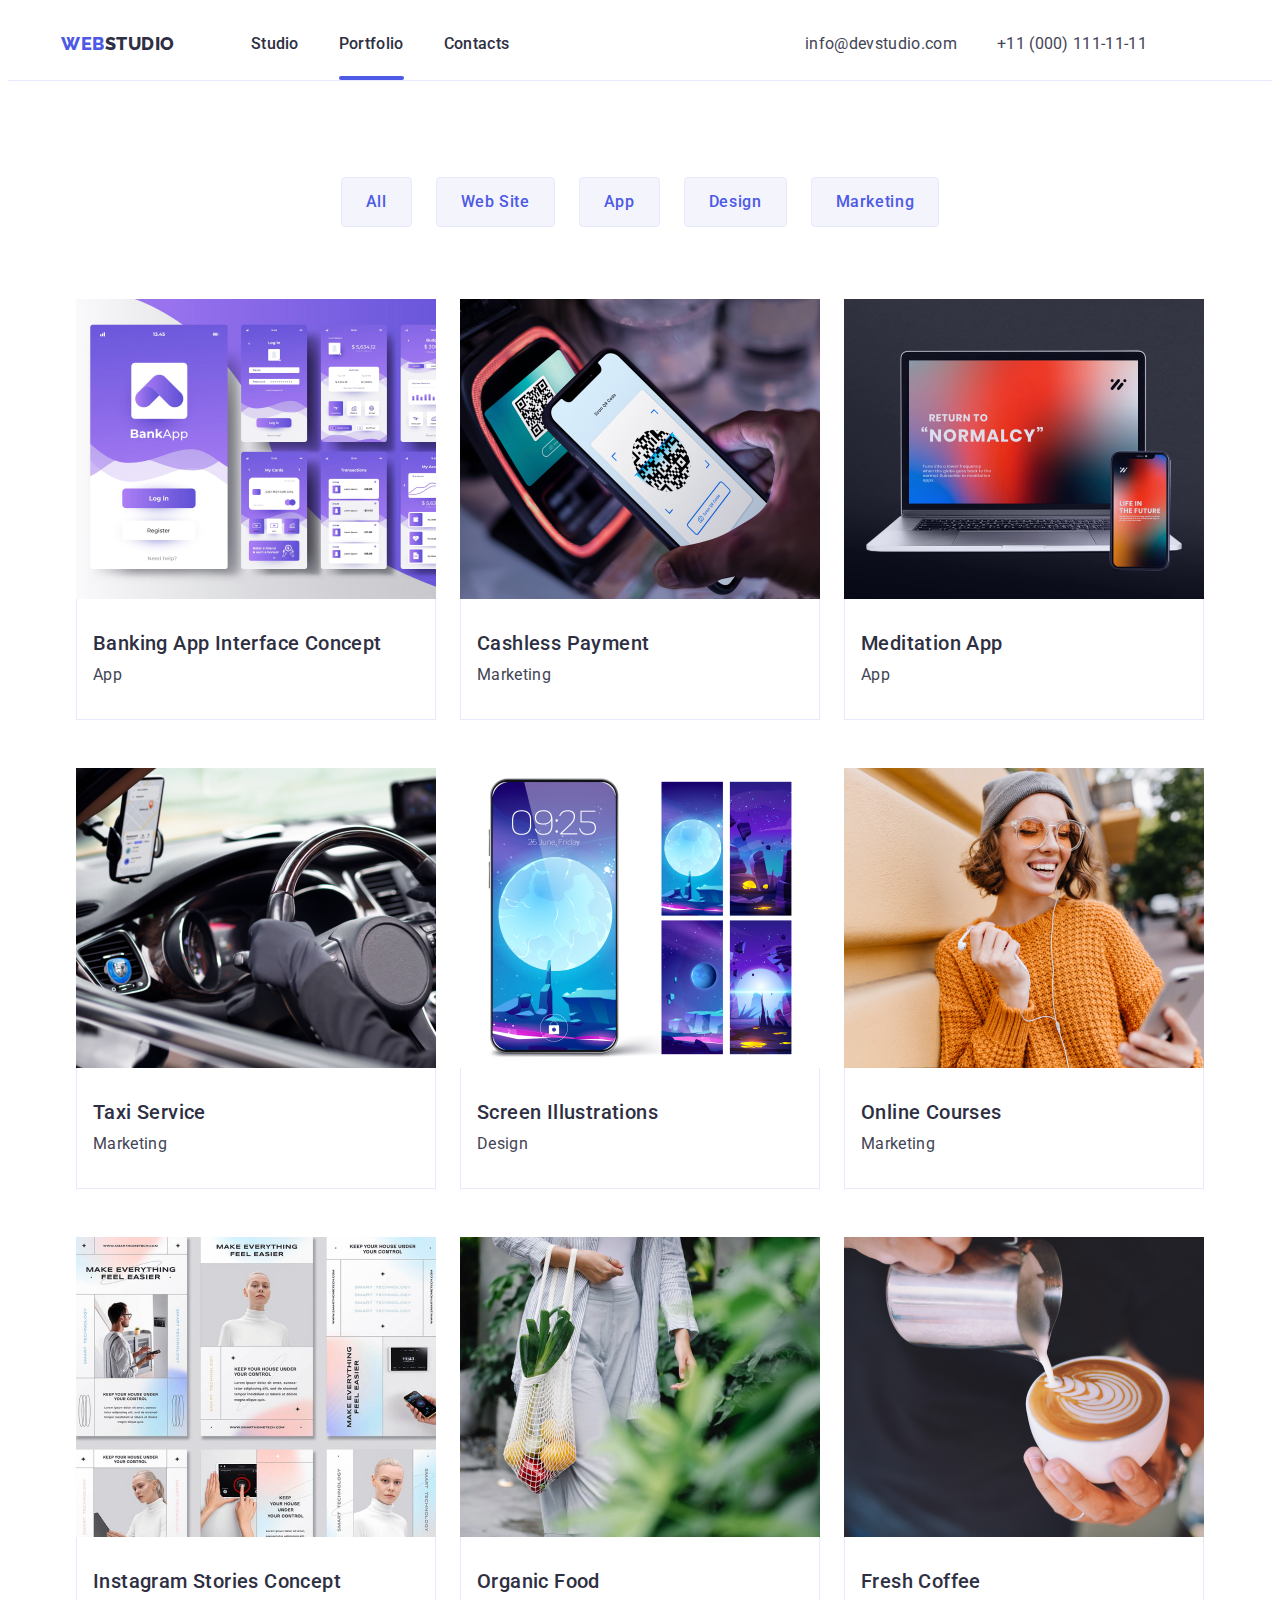
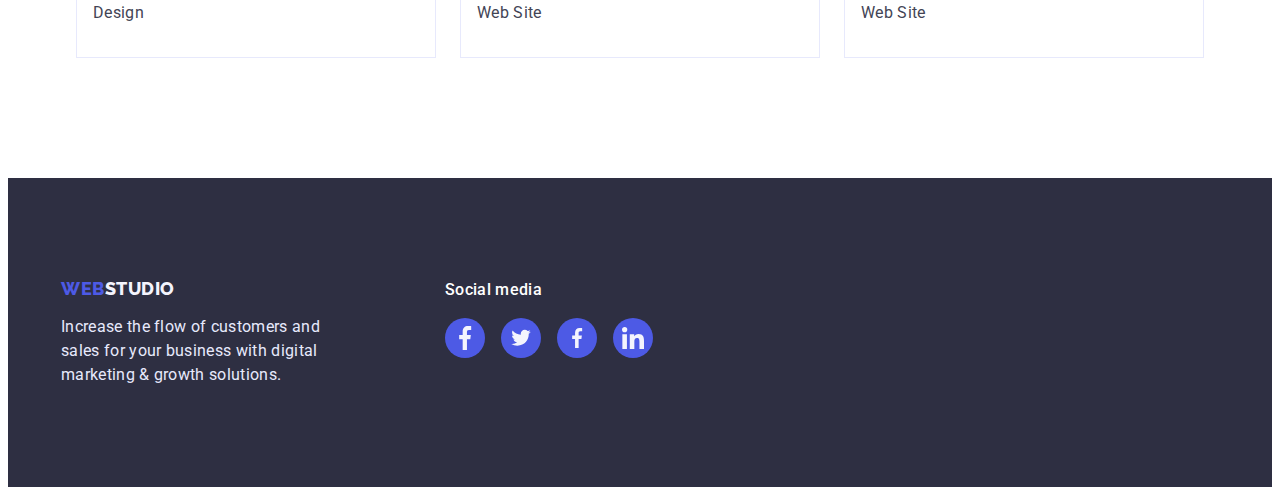
==== portfolio.html @ 1b2c89d4 "HW6" ====
<!DOCTYPE html>
<html lang="en">
  <head>
    <meta charset="UTF-8" />
    <meta http-equiv="X-UA-Compatible" content="IE=edge" />
    <meta name="viewport" content="width=device-width, initial-scale=1.0" />
    <title>Portfolio</title>
    <link rel="preconnect" href="https://fonts.googleapis.com" />
    <link rel="preconnect" href="https://fonts.gstatic.com" crossorigin />
    <link
      href="https://fonts.googleapis.com/css2?family=Architects+Daughter&family=Montserrat:wght@500;700&family=Raleway:wght@800&family=Roboto:wght@400;500;700;900&display=swap"
      rel="stylesheet"
    />
    <link
      rel="stylesheet"
      href="https://cdnjs.cloudflare.com/ajax/libs/modern-normalize/1.1.0/modern-normalize.min.css"
      integrity="sha512-wpPYUAdjBVSE4KJnH1VR1HeZfpl1ub8YT/NKx4PuQ5NmX2tKuGu6U/JRp5y+Y8XG2tV+wKQpNHVUX03MfMFn9Q=="
      crossorigin="anonymous"
      referrerpolicy="no-referrer"
    />
    <link rel="stylesheet" href="./css/styles.css" />
  </head>
  <body>
    <!-- Шапка сторінки -->
    <header class="header">
      <div class="container header-container">
        <nav class="header-nav">
          <a class="link accent" href="./index.html">Web<span class="link logo">Studio</span></a>
          <ul class="header-list list">
            <li class="header-list link">
              <a class="header-link link" href="./index.html">Studio</a>
            </li>
            <li class="header-list link">
              <a class="header-link accent-header-class link" href="./portfolio.html">Portfolio</a>
            </li>
            <li class="header-list link">
              <a class="header-link link" href="">Contacts</a>
            </li>
          </ul>
        </nav>
    
        <address class="address">
          <ul class="address-list list">
            <li class="address-item"><a class="address-link link" href="mailto:info@devstudio.com">info@devstudio.com</a>
            </li>
            <li class="address-item"><a class="address-link link" href="tel:+110001111111">+11 (000) 111-11-11</a></li>
          </ul>
        </address>
      </div>
    </header>

    <!--Main content  -->
    <main>
      <!-- sections -->
      <section class="portfolio">
        <div class="container">
        <h1 class="hidden-title">Portfolio</h1>
        <ul class="link list container-portfolio">
          <li><button type="button" class="button">All</button></li>
          <li><button type="button" class="button">Web Site</button></li>
          <li><button type="button" class="button">App</button></li>
          <li><button type="button" class="button">Design</button></li>
          <li><button type="button" class="button">Marketing</button></li>
        </ul>

        <ul class="offers list">
          <li class="offers-item link">
            <a class="link offers-tab" href="">
            <div class="overlay-img">
              <img
                src="./images/banking_app.jpg"
                alt="banking app"
                width="360"
              />
              <div class="overlay">
                <p class="overlay-text">
                  14 Stylish and User-Friendly App Design Concepts · Task Manager App · Calorie Tracker App · Exotic Fruit Ecommerce App ·
                  Cloud Storage App
                </p>
                </div>
            </div>
              <div class="portfolio-div">
              <h2 class="offers-title">Banking App Interface Concept</h2>
              <p class="offers-link">App</p>
              </div>
            </a>
          </li>
          <li class="offers-item link">
            <a class="link offers-tab" href="">
              <div class="overlay-img">
              <img
                src="./images/cashless.jpg"
                alt="Cashless Payment"
                width="360"
              />
              <div class="overlay">
                <p class="overlay-text">
                  14 Stylish and User-Friendly App Design Concepts · Task Manager App · Calorie Tracker App · Exotic Fruit Ecommerce App
                  ·
                  Cloud Storage App
                </p>
              </div>
              </div>
              <div class="portfolio-div">
              <h2 class="offers-title">Cashless Payment</h2>
              <p class="offers-link">Marketing</p>
              </div>
            </a>
          </li>
          <li class="offers-item link">
            <a class="link offers-tab" href="">
              <div class="overlay-img">
              <img
                src="./images/meditation_app.jpg"
                alt="Meditaion App"
                width="360"
              />
              <div class="overlay">
                <p class="overlay-text">
                  14 Stylish and User-Friendly App Design Concepts · Task Manager App · Calorie Tracker App · Exotic Fruit Ecommerce
                  App
                  ·
                  Cloud Storage App
                </p>
              </div>
              </div>
              <div class="portfolio-div">
              <h2 class="offers-title">Meditation App</h2>
              <p class="offers-link">App</p>
              </div>
              </a>
          </li>
          <li class="offers-item link">
            <a class="link offers-tab" href="">
              <div class="overlay-img">
                <img src="./images/taxi.jpg" alt="Taxi Service" width="360" />
              <div class="overlay">
                <p class="overlay-text">
                  14 Stylish and User-Friendly App Design Concepts · Task Manager App · Calorie Tracker App · Exotic Fruit Ecommerce
                  App
                  ·
                  Cloud Storage App
                </p>
              </div>
              </div>
              <div class="portfolio-div">
              <h2 class="offers-title">Taxi Service</h2>
              <p class="offers-link">Marketing</p>
              </div>
            </a>
          </li>
          <li class="offers-item link">
            <a class="link offers-tab" href="">
              <div class="overlay-img">
              <img
                src="./images/screen.jpg"
                alt="Screen Illustrations"
                width="360"
              />
              <div class="overlay">
                <p class="overlay-text">
                  14 Stylish and User-Friendly App Design Concepts · Task Manager App · Calorie Tracker App · Exotic Fruit Ecommerce
                  App
                  ·
                  Cloud Storage App
                </p>
              </div>
              </div>
              <div class="portfolio-div">
              <h2 class="offers-title">Screen Illustrations</h2>
              <p class="offers-link">Design</p>
              </div>
            </a>
          </li>
          <li class="offers-item link">
            <a class="link offers-tab" href="">
              <div class="overlay-img">
              <img src="./images/online.jpg" alt="Online Courses" width="360" />
              <div class="overlay">
                <p class="overlay-text">
                  14 Stylish and User-Friendly App Design Concepts · Task Manager App · Calorie Tracker App · Exotic Fruit Ecommerce
                  App
                  ·
                  Cloud Storage App
                </p>
              </div>
            </div>
              <div class="portfolio-div">
              <h2 class="offers-title">Online Courses</h2>
              <p class="offers-link">Marketing</p>
              </div>
            </a>
          </li>
          <li class="products-item link">
            <a class="link offers-tab" href="">
              <div class="overlay-img">
              <img
                src="./images/instagram.jpg"
                alt="Instagram Stories Concept"
                width="360"
              />
              <div class="overlay">
                <p class="overlay-text">
                  14 Stylish and User-Friendly App Design Concepts · Task Manager App · Calorie Tracker App · Exotic Fruit Ecommerce
                  App
                  ·
                  Cloud Storage App
                </p>
              </div>
              </div>
              <div class="portfolio-div">
              <h2 class="offers-title">Instagram Stories Concept</h2>
              <p class="offers-link">Design</p>
              </div>
              </a>
          </li>
          <li class="products-item link">
            <a class="link offers-tab" href="">
                <div class="overlay-img">
              <img src="./images/organic.jpg" alt="Organic Food" width="360" />
              <div class="overlay">
                <p class="overlay-text">
                  14 Stylish and User-Friendly App Design Concepts · Task Manager App · Calorie Tracker App · Exotic Fruit Ecommerce
                  App
                  ·
                  Cloud Storage App
                </p>
              </div>
            </div>
              <div class="portfolio-div">
              <h2 class="offers-title">Organic Food</h2>
              <p class="offers-link">Web Site</p>
              </div>
            </a>
          </li>
          <li class="products-item link">
            <a class="link offers-tab" href="">
              <div class="overlay-img">
              <img src="./images/fresh.jpg" alt="Fresh Coffee" width="360" />
              <div class="overlay">
                <p class="overlay-text">
                  14 Stylish and User-Friendly App Design Concepts · Task Manager App · Calorie Tracker App · Exotic Fruit Ecommerce
                  App
                  ·
                  Cloud Storage App
                </p>
              </div>
            </div>
              <div class="portfolio-div">
              <h2 class="offers-title">Fresh Coffee</h2>
              <p class="offers-link">Web Site</p>
              </div>
            </a>
          </li>
        </ul>
        </div>
      </section>
    </main>

    <!-- Footer -->

  <footer class="footer">
    <div class="container container-footer-icon">
      <div class="footer-container">
        <a href="./index.html" class="footer-logo link">Web<span class="web-logo link">Studio</span></a>
        <p class="footer-text">
          Increase the flow of customers and sales for your business with
          digital marketing & growth solutions.
        </p>
      </div>
      <div class="footer-container container-footer-new">
        <h3 class="footer-media-title">Social media</h3>
        <ul class="footer-list-icon list">
          <li class="footer-item-icon item">
            <a class="footer-link-icon link" href="#">
              <svg class="footer-svg" width="24px" height="24px">
                <use href="./images/icons/symbol-defs11.svg#icon-facebook"></use>
              </svg>
            </a>
          </li>
          <li class="footer-item-icon item">
            <a class="footer-link-icon link" href="#">
              <svg class="footer-svg" width="24px" height="19.5px">
                <use href="./images/icons/symbol-defs11.svg#icon-twitter"></use>
              </svg>
            </a>
          </li>
          <li class="footer-item-icon item">
            <a class="footer-link-icon link" href="#">
              <svg class="footer-svg" width="20px" height="24px">
                <use href="./images/icons/symbol-defs11.svg#icon-facebook"></use>
              </svg>
            </a>
          </li>
          <li class="footer-item-icon item">
            <a class="footer-link-icon link" href="#">
              <svg class="foo-svg" width="24px" height="22px">
                <use href="./images/icons/symbol-defs11.svg#icon-linkedin""></use>
                  </svg> 
              </a>
            </li>
          </ul>
          </div>
        </div>
      </footer>
    </div>
  </body>
</html>
---- css/styles.css ----
/* 
html{
    box-sizing: border-box;
}
/*  */
*/ p,
h1,
h2,
h3,
h4,
h6 {
  margin: 0;
}
ul {
  padding-left: 0;
  margin: 0;
}
:root {
  --primary-text-color: #2e2f42;
  --title-text-color: #434455;
  --accent-color: #4d5ae5;
  --accent-color-hero: #ffffff;
  --footer-text-color: #e7e9fc;
  --footer-logo-text: #f4f4fd;
  --button-color-hover: #404bbf;
  --transition-dur-time: 250ms cubic-bezier(0.4, 0, 0.2, 1);
}
body {
  font-family: "Roboto", sans-serif;
  background: #ffffff;
  font-style: normal;
  font-weight: 400;
  color: var(--title-text-color);
}

.container {
  width: 1158px;
  padding-left: 15px;
  padding-right: 15px;
  margin: 0 auto;
}

.header-container {
  display: flex;
  align-items: center;
}

img {
  display: block;
  height: auto;
}

.header {
  border-bottom: 1px solid #e7e9fc;
  padding-top: 24px;
    padding-bottom: 24px;
  
}
.header-nav {
  display: flex;
  align-items: center;
  margin-right: auto;
}

.header-list {
  display: flex;
  align-items: center;
  gap: 40px;
}

.accent {
  font-family: "Raleway", sans-serif;
  color: var(--accent-color);
  font-weight: 800;
  font-size: 18px;
  line-height: 1.17;
  letter-spacing: 0.03em;
  text-transform: uppercase;
  margin-right: 76px;
}

.list {
  list-style: none;
}

.logo {
  font-family: "Raleway", sans-serif;
  font-weight: 800;
  font-size: 18px;
  line-height: 1.17;
  letter-spacing: 0.03em;
  text-transform: uppercase;
  color: var(--primary-text-color);
}


/* header A */
.header-link {
  color: var(--primary-text-color);
  font-size: 16px;
  line-height: 1.5;
  letter-spacing: 0.02em;
  text-decoration: none;
  font-weight: 500;
  position: relative;
  transition: color var(--transition-dur-time);
  display: block;
  
}
.header-link:hover,
.header-link:active,
.header-link:focus {
  color: #404bbf;
  
}

.accent-header-class::after{
  content: '';
  position: absolute;
  width: 100%;
  height: 4px;
  background: #4D5AE5;
  border-radius: 2px;
  left: 0px;
  top: 44px;
  transition: color var(--transition-dur-time);
  color: var(--button-color-hover);
  
}
.accent-header-class:visited{
  color: var(--button-color-hover);
}


.address {
  font-style: normal;
}
.address-list {
  display: flex;
  justify-content: space-between;
  gap: 40px;
  padding-right: 72px;
}

.address-item {
}

/* address A */
.address-link {
  color: var(--title-text-color);
  font-size: 16px;
  line-height: 1.5;
  letter-spacing: 0.02em;
  padding-top: 24px;
  padding-bottom: 24px;
  transition: color var(--transition-dur-time);
}

.address-link:hover,
.address-link:active,
.address-link:focus {
  color: #404bbf;
}

/* sections */

.hero {
  padding-top:188px;
  padding-bottom: 188px;
  max-width: 1440px;
  margin-left: auto;
  margin-right: auto;
  background-color: var(--primary-text-color);
  background-image:linear-gradient(rgba(46, 47, 66, 0.7), rgba(46, 47, 66, 0.7)), url(../images/people-office.jpg);
  background-size: cover;
  background-position: center;
  background-repeat: no-repeat;
  
}

.hero-title {
  color: var(--accent-color-hero);
  font-weight: 700;
  font-size: 56px;
  line-height: 1.07;
  text-align: center;
  letter-spacing: 0.02em;
  margin: 0 auto;
  width: 500px;
  

}
button {
  cursor: pointer;
  display: block;
  margin: 0 auto;
}

.hero-button {
  color: var(--accent-color-hero);
  background-color: var(--accent-color);
  box-shadow: 0px 4px 4px rgba(0, 0, 0, 0.15);
  border-radius: 4px;
  cursor: pointer;
  font-family: "Roboto", sans-serif;
  font-weight: 500;
  font-size: 16px;
  line-height: 1.5;
  letter-spacing: 0.04em;
  min-width: 105px;
  min-height: 24px;
  margin-top: 48px;
  border: none;
  padding: 16px 32px 16px 32px;
  transition: background-color var(--transition-dur-time)
}
.hero-button:active,
.hero-button:hover,
.hero-button:focus {
  background-color: var(--button-color-hover);
}

/* Section */

.none {
  font-size: 0;
}
.container-list {
  display: flex;
  gap: 24px;
}
.list-section {
  padding-top: 120px;
}
.title-section {
  color: var(--primary-text-color);
  font-weight: 500;
  font-size: 20px;
  line-height: 1.2;
  letter-spacing: 0.02em;
  margin-bottom: 8px;
  height: auto;
  margin-top:8px ;
 
}


/* Section */

.section-list {
  font-size: 16px;
  line-height: 1.5;
  letter-spacing: 0.02em;
  color: var(--title-text-color);
  margin: 0 auto;
  width: 264px;
  
}
/* icon 1 section */
.list-item-icon::before{
  display: block;
  content: "";
  height: 120px;
  background-repeat: no-repeat;
  background-position: center;
  background-color: #F4F4FD;
  border-radius: 4px;
  
}

.list-item-icon:nth-child(1)::before{
  background-image: url(../images/icons/antenna.svg);
}
.list-item-icon:nth-child(2)::before {
  background-image: url(../images/icons/clock.svg);
}
.list-item-icon:nth-child(3)::before {
  background-image: url(../images/icons/diagram.svg);
}
.list-item-icon:nth-child(4)::before {
  background-image: url(../images/icons/astronaut.svg);
}
/* work */

.work-section {
  padding-top: 120px;
  padding-bottom: 120px;
 
}
.work-title {
  color: var(--primary-text-color);
  font-weight: 700;
  font-size: 36px;
  line-height: 1.11;
  text-align: center;
  letter-spacing: 0.02em;
  text-transform: capitalize;
  margin: 0 auto;
  margin-bottom: 72px;
}

.about-list {
  list-style: none;
  display: flex;
  gap: 24px;

}

.about-item {
  box-sizing: border-box;
  max-width: 360px;
  max-height: 300px;
  background: linear-gradient(
      0deg,
      rgba(77, 90, 229, 0.1),
      rgba(77, 90, 229, 0.1)
    ),
    url(2368);
  background-blend-mode: soft-light, normal;
  border: 1px solid #e7e9fc;
  display: block;
  height: auto;
}

/* our team */

.team-section {
  background: #f4f4fd;
  padding-top: 120px;
  height: auto;
  padding-bottom: 120px;
  
  
}
.team-text-flex{
  background: #FFFFFF;
  padding: 32px 15px 32px 15px;
  border-radius: 0px 0px 4px 4px;
  box-shadow: 0px 1px 6px rgba(46, 47, 66, 0.08), 0px 1px 1px rgba(46, 47, 66, 0.16), 0px 2px 1px rgba(46, 47, 66, 0.08);
}

.team-title {
  font-weight: 700;
  font-size: 36px;
  line-height: 1.11;
  text-align: center;
  letter-spacing: 0.02em;
  text-transform: capitalize;
  color: var(--primary-text-color);
  margin: 0 auto;
  margin-bottom: 72px;
}

.team-list {
  display: flex;
  gap: 24px;
  justify-content: center;
}

.team-item {
  list-style: none;
}

.name-title {
  font-weight: 500;
  font-size: 20px;
  line-height: 1.2;
  text-align: center;
  letter-spacing: 0.02em;
  color: var(--primary-text-color);
  margin-top: 0;
  margin-bottom: 8px;
}

.team-text {
  font-size: 16px;
  line-height: 1.5;
  text-align: center;
  letter-spacing: 0.02em;
  color: var(--title-text-color);
  margin-top: 0;
  margin-bottom: 8px;
}

.foto-list {
  display: block;
  box-shadow: 0px 1px 6px rgba(46, 47, 66, 0.08), 0px 1px 1px rgba(46, 47, 66, 0.16), 0px 2px 1px rgba(46, 47, 66, 0.08);
}

.team-list-icon{
  display: flex;
  gap: 24px;
  justify-content: center;
}

.team-link-icon{
  width: 40px;
  height: 40px;
  border-radius: 50%;
  background-color: #4D5AE5;
  align-items: center;
  justify-content: center;
  display: flex;
  transition: background-color var(--transition-dur-time);
}
.teams-svg{
  fill: #F4F4FD;
}

.team-link-icon:hover,
.team-link-icon:active{
  background-color: #404BBF;
}



/* Customers */

.customers {
  padding-top: 120px;
  padding-bottom: 120px;
}

.client-list {
  display: flex;
  justify-content: center;
  gap: 24px;
  align-items: center;
  

}

.client-title {
  font-weight: 700;
  font-size: 36px;
  line-height: 1.11;
  text-align: center;
  letter-spacing: 0.02em;
  text-transform: capitalize;
  color: var(--primary-text-color);
  margin: 0 0 72px 0;
  
}
.client-link{
   width: 168px;
    height: 88px;
    display: flex;
    justify-content: center;
    align-items: center;
    border-radius: 4px;
    border: 1px solid #8E8F99;
    color: #8E8F99;
    transition: border-color var(--transition-dur-time), color var(--transition-dur-time);
    
}
 .clients-svg {
  fill: currentColor;
}
.client-link:hover,
.client-link:focus {
  border-color: #404BBF;
  color: #404BBF;
}





/* Footer */

.footer {
  background: #2e2f42;
  padding-bottom: 100px;
  padding-top: 100px;
  margin: 0 auto;
  display: flex;
}

.footer-logo {
  font-family: "Raleway", sans-serif;
  font-style: normal;
  font-weight: 800;
  font-size: 18px;
  line-height: 1.17;
  display: flex;
  align-items: center;
  letter-spacing: 0.03em;
  text-transform: uppercase;
  color: var(--accent-color);
}
.web-logo {
  color: var(--footer-logo-text);
  font-family: "Raleway", sans-serif;
  font-weight: 800;
  font-size: 18px;
  line-height: 1.17;
  text-transform: uppercase;
}
.footer-text {
  color: var(--footer-text-color);
  font-size: 16px;
  line-height: 1.5;
  letter-spacing: 0.02em;
  width: 264px;
  margin-bottom: 0; 
}
.footer-container{
}
.container-footer-new{
  margin-left: 120px;
}

.container-footer-icon{ 
  display: flex;
}
.footer-media-title{
  font-weight: 500;
  font-size: 16px;
  line-height: 1.5;
  letter-spacing: 0.02em;
  color: #FFFFFF;
  margin: 0;
}
.footer-list-icon{
  display: flex;
  justify-content: center;
  gap: 16px;
  border: none;
  margin-top: 16px;
 
  
}
.footer-link-icon{
  width: 40px;
  height: 40px;
  border-radius: 50%;
  background-color:var(--accent-color);
  display: flex;
  justify-content: center;
  align-items: center;
  transition: background-color var(--transition-dur-time);
  
}

.footer-link-icon:hover,
.footer-link-icon:focus{
  background-color: #31D0AA;
}


/* Portfolio LIST */
.container-portfolio {
  display: flex;
  gap: 24px;
  justify-content: center;
  margin-bottom: 72px;
}
.portfolio{
  padding-top: 96px;
}
.hidden-title{
  position: absolute;
    width: 1px;
    height: 1px;
    margin: -1px;
    border: 0;
    padding: 0;
    white-space: nowrap;
    clip-path: inset(100%);
    clip: rect(0 0 0 0);
    overflow: hidden;
}
.button {
  padding: 12px 24px 12px 24px;
  background: #f4f4fd;
  border: 1px solid #e7e9fc;
  border-radius: 4px;
  color: var(--accent-color);
  font-family: "Roboto", sans-serif;
  font-weight: 500;
  font-size: 16px;
  line-height: 1.5;
  letter-spacing: 0.04em;
  color: var(--accent-color);
  cursor: pointer;
  transition: background-color var(--transition-dur-time), color var(--transition-dur-time) , border-color var(--transition-dur-time);

}

.button:hover {
  color: var(--accent-color-hero);
  box-shadow: 0px 3px 1px rgba(0, 0, 0, 0.1), 0px 2px 1px rgba(0, 0, 0, 0.08),
    0px 2px 2px rgba(0, 0, 0, 0.12);
  border-color: #404bbf;
  background-color:#404bbf;
}
.button:focus {
  color: var(--accent-color-hero);
  border-color: #404bbf;
  box-shadow: 0px 3px 1px rgba(0, 0, 0, 0.1), 0px 2px 1px rgba(0, 0, 0, 0.08),
    0px 2px 2px rgba(0, 0, 0, 0.12);
  background-color:#404bbf;
  border-color: #404bbf;
}
.button:active {
  color: var(--accent-color-hero);
 border-color: #404bbf;
  box-shadow: 0px 3px 1px rgba(0, 0, 0, 0.1), 0px 2px 1px rgba(0, 0, 0, 0.08),
    0px 2px 2px rgba(0, 0, 0, 0.12);
  background:#404bbf;
}
/* Offers */

.portfolio-div{
  background: #ffffff;
  border:  1px solid #e7e9fc;
  border-top: 0;
  padding: 32px 16px;

  
}
.offers {
  list-style: none;
  display: flex;
  flex-wrap: wrap;
  gap: 48px 24px;
  justify-content: center;
  
}

.offers-item:hover,
.offers-item:active{
    box-shadow: 0px 1px 6px rgba(46, 47, 66, 0.08), 0px 1px 1px rgba(46, 47, 66, 0.16), 0px 2px 1px rgba(46, 47, 66, 0.08);

}



.offers-title {
  font-weight: 500;
  font-size: 20px;
  line-height: 1.2;
  letter-spacing: 0.02em;
  color: var(--primary-text-color);
  margin-top: 0;
  margin-bottom:8px ;
}
.offers-link {
  font-size: 16px;
  line-height: 1.5;
  letter-spacing: 0.02em;
  color: var(--title-text-color);
  margin-bottom: 0;
  margin: 0;

}
.portfolio{
  padding-bottom: 120px;
}
/* products portfolio */
.products {
  list-style: none;
}
.products-item:hover {
  box-shadow: 0px 1px 6px rgba(46, 47, 66, 0.08), 0px 1px 1px rgba(46, 47, 66, 0.16), 0px 2px 1px rgba(46, 47, 66, 0.08);
  
}
.link {
  text-decoration: none;
}


/* Overley */

.overlay-img{
  position: relative;
  overflow: hidden;
}
.overlay-text{
  font-weight: 400;
    font-size: 16px;
    line-height: 1.5;
    letter-spacing: 0.02em;
    color: var(--footer-logo-text);
    padding-top: 40px;
    padding-right: 32px;
    padding-left: 32px;
}
.overlay{
  position: absolute;
  left: 0;
  top: 0;
  width: 100%;
  height: 100%;
  transform: translate(0, 100%);
  transition: transform var(--transition-dur-time);
  background-color: #4D5AE5;
}
.offers-tab:hover .overlay {
  transform: translate(0, 0);
}

.offers-tab:focus .overlay {
  transform: translate(0, 0);
}
.offers-tab:active .overlay {
  transform: translate(0, 0);
}



/* MODAL WINDOW */

.backdrop {
  position: fixed;
  top: 0;
  left: 0;
  width: 100%;
  height: 100%;
  opacity: 1;
  background: rgba(46, 47, 66, 0.4);
  transition: background-color 250ms cubic-bezier(0.4, 0, 0.2, 1);
}

.backdrop.is-hidden {
  opacity: 0;
  visibility: hidden;
  pointer-events: none;
}
.modal {
  position: absolute;
  top: 50%;
  left: 50%;
  transform: translate(-50%, -50%) scale(1) rotate(1turn);
  transition: transform var(--transition-dur-time);
  width: 408px;
  height: 576px;
  background: #FCFCFC;
  box-shadow: 0px 1px 1px rgba(0, 0, 0, 0.14), 0px 1px 3px rgba(0, 0, 0, 0.12), 0px 2px 1px rgba(0, 0, 0, 0.2);
  border-radius: 4px;
}

.backdrop.is-hidden .modal {
  transform: translate(-50%, -50%) scale(0);
}

.modal-close-btn {
  position: absolute;
  top: 24px;
  right: 24px;
  display: flex;
  justify-content: center;
  align-items: center;
  width: 24px;
  height: 24px;
  padding: 8px;
  background: #E7E9FC;
  border: 1px solid rgba(0, 0, 0, 0.1);
  border-radius: 50%;
  transition: background-color var(--transition-dur-time) , color var(--transition-dur-time);
  
}

.modal-close-btn:hover,
.modal-close-btn:focus {
  border-color: var(--primary-text-color);
  background:var(--button-color-hover)
  
}

.modal-close-btn-icon {
  fill: #2E2F42;
  

  
}

.modal-close-btn:hover .modal-close-btn-icon,
.modal-close-btn:focus .modal-close-btn-icon {
  fill: #FFFFFF;
  
}
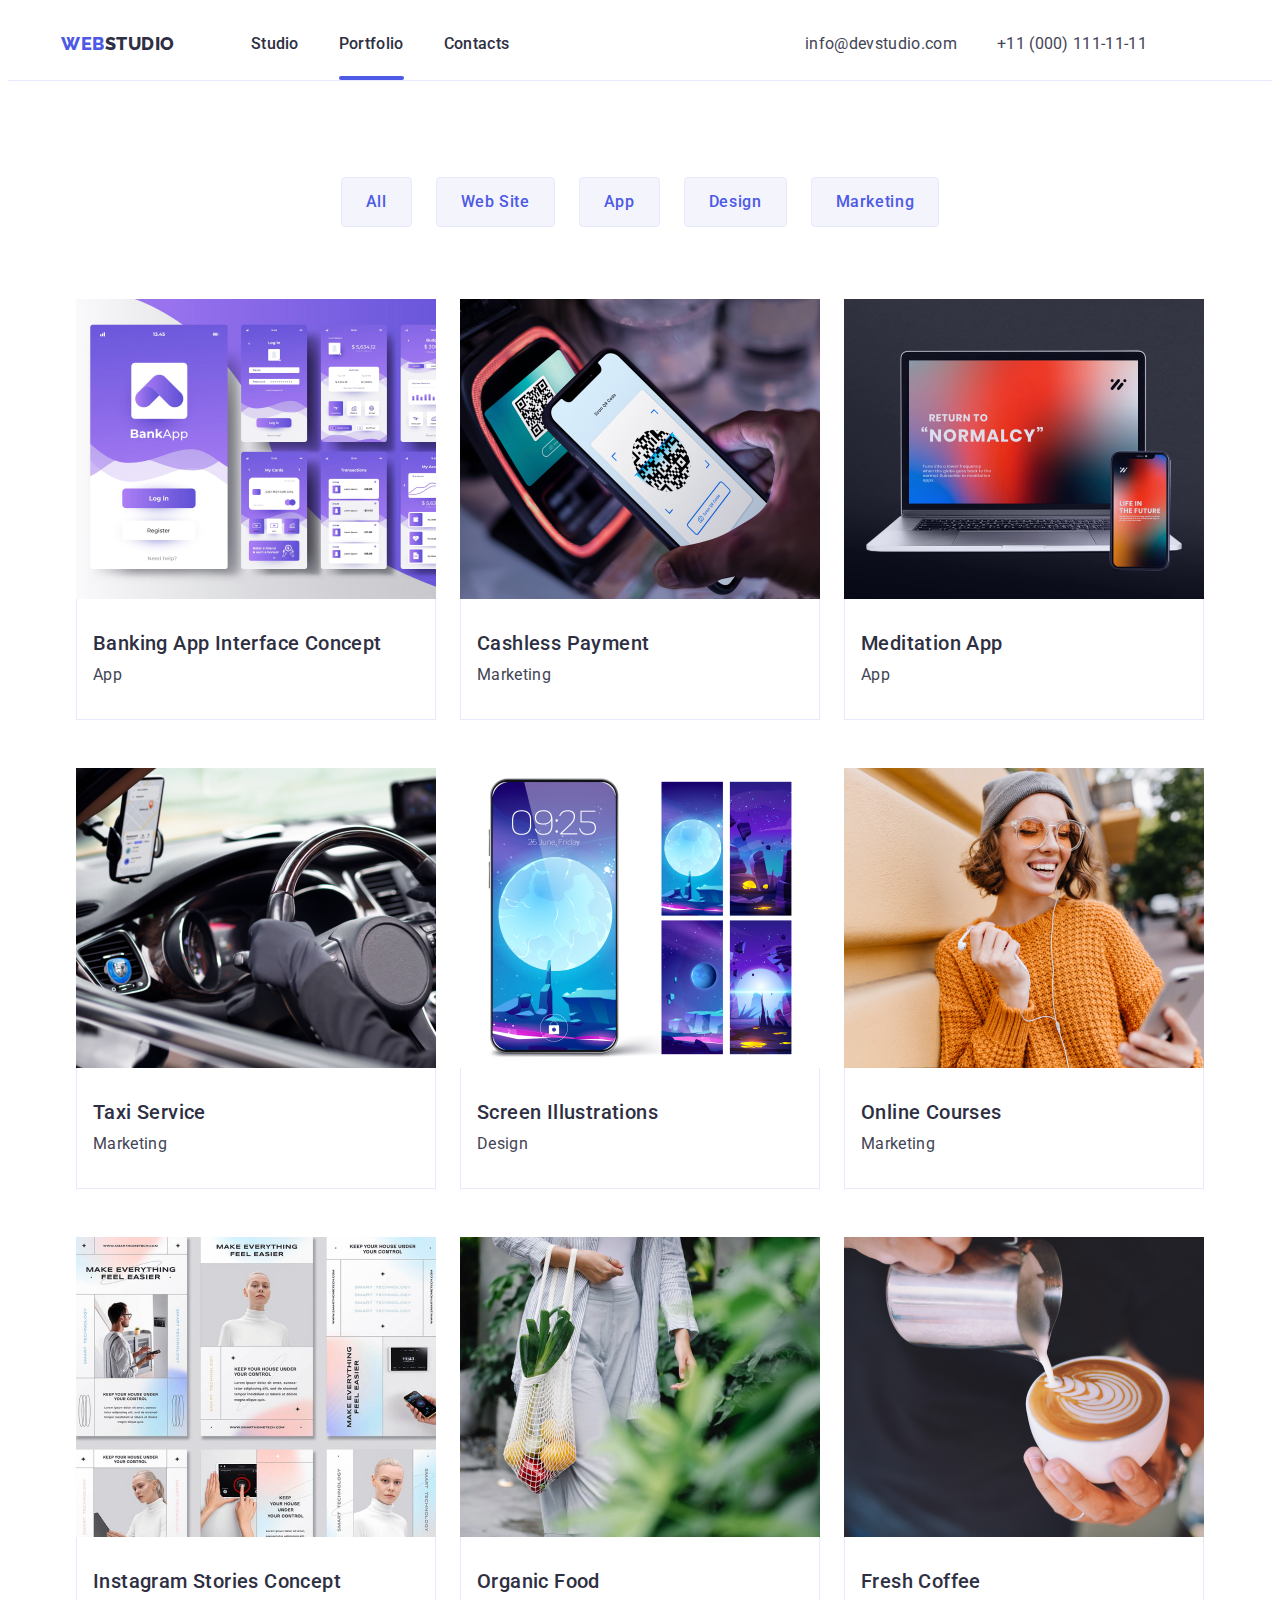
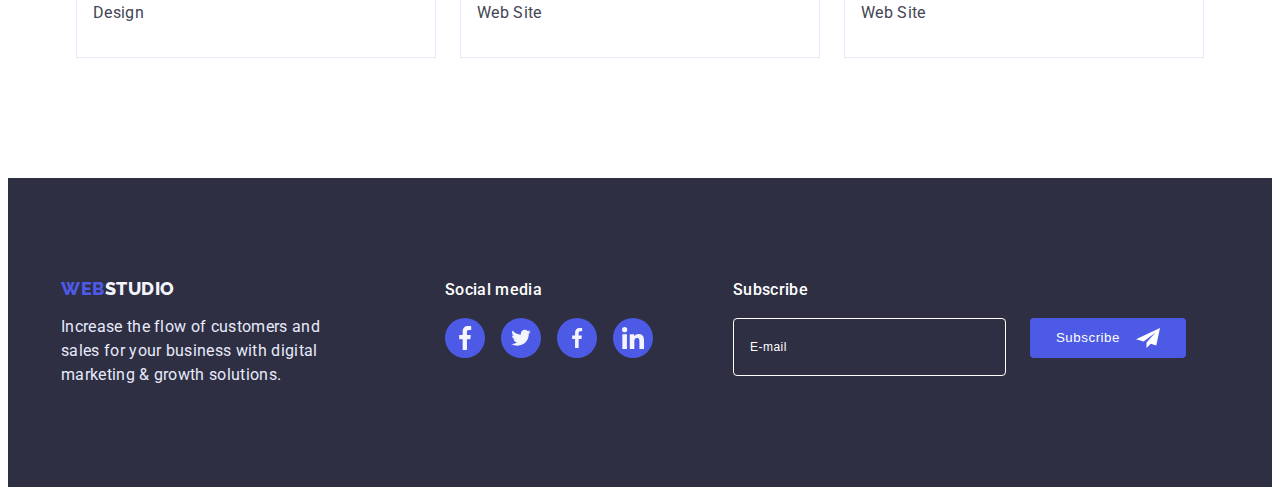
==== commit c7e9d42e: "Home Work 6" ====
--- a/portfolio.html
+++ b/portfolio.html
@@ -259,17 +259,19 @@
 
     <!-- Footer -->
 
-  <footer class="footer">
-    <div class="container container-footer-icon">
-      <div class="footer-container">
-        <a href="./index.html" class="footer-logo link">Web<span class="web-logo link">Studio</span></a>
+   <footer class="footer">
+      <div class="container container-footer-icon">
+        <div class="footer-container">
+        <a href="./index.html" class="footer-logo link"
+          >Web<span class="web-logo link">Studio</span></a
+        >
         <p class="footer-text">
           Increase the flow of customers and sales for your business with
           digital marketing & growth solutions.
         </p>
-      </div>
-      <div class="footer-container container-footer-new">
-        <h3 class="footer-media-title">Social media</h3>
+        </div>
+        <div class="footer-container container-footer-new">
+          <h3 class="footer-media-title">Social media</h3>
         <ul class="footer-list-icon list">
           <li class="footer-item-icon item">
             <a class="footer-link-icon link" href="#">
@@ -294,15 +296,28 @@
           </li>
           <li class="footer-item-icon item">
             <a class="footer-link-icon link" href="#">
-              <svg class="foo-svg" width="24px" height="22px">
+              <svg class="footer-svg" width="24px" height="22px">
                 <use href="./images/icons/symbol-defs11.svg#icon-linkedin""></use>
-                  </svg> 
-              </a>
-            </li>
-          </ul>
-          </div>
+                </svg> 
+            </a>
+          </li>
+        </ul>
         </div>
-      </footer>
+
+         <div class="footer-subscribe ">
+                <h3 class="footer-media-title">Subscribe</h3>
+                <form class="footer-input">
+                    <input type="email" name="email" placeholder="E-mail" class="footer-input-email">
+                    <button type="submit" class="subscribe-btn">Subscribe
+                        <svg width="24" height="24" class="footer-plane-icon">
+                            <use href="./images/icons/symbol-defs1.svg#icon-subscribe"></use>
+                        </svg>
+                    </button>
+                </form>
+            </div>
+      </div>
+    </footer>
+
     </div>
   </body>
 </html>
--- a/css/styles.css
+++ b/css/styles.css
@@ -32,6 +32,20 @@
   font-weight: 400;
   color: var(--title-text-color);
 }
+.visually-hidden {
+  position: absolute;
+  width: 1px;
+  height: 1px;
+  margin: -1px;
+  border: 0;
+  padding: 0;
+  white-space: nowrap;
+  clip-path: inset(100%);
+  clip: rect(0 0 0 0);
+  overflow: hidden;
+}
+
+
 
 .container {
   width: 1158px;
@@ -53,8 +67,7 @@
 .header {
   border-bottom: 1px solid #e7e9fc;
   padding-top: 24px;
-    padding-bottom: 24px;
-  
+  padding-bottom: 24px;
 }
 .header-nav {
   display: flex;
@@ -93,7 +106,6 @@
   color: var(--primary-text-color);
 }
 
-
 /* header A */
 .header-link {
   color: var(--primary-text-color);
@@ -105,32 +117,28 @@
   position: relative;
   transition: color var(--transition-dur-time);
   display: block;
-  
 }
 .header-link:hover,
 .header-link:active,
 .header-link:focus {
   color: #404bbf;
-  
-}
-
-.accent-header-class::after{
-  content: '';
+}
+
+.accent-header-class::after {
+  content: "";
   position: absolute;
   width: 100%;
   height: 4px;
-  background: #4D5AE5;
+  background: #4d5ae5;
   border-radius: 2px;
   left: 0px;
   top: 44px;
   transition: color var(--transition-dur-time);
   color: var(--button-color-hover);
-  
-}
-.accent-header-class:visited{
+}
+.accent-header-class:visited {
   color: var(--button-color-hover);
 }
-
 
 .address {
   font-style: normal;
@@ -140,9 +148,6 @@
   justify-content: space-between;
   gap: 40px;
   padding-right: 72px;
-}
-
-.address-item {
 }
 
 /* address A */
@@ -165,17 +170,20 @@
 /* sections */
 
 .hero {
-  padding-top:188px;
+  padding-top: 188px;
   padding-bottom: 188px;
   max-width: 1440px;
   margin-left: auto;
   margin-right: auto;
   background-color: var(--primary-text-color);
-  background-image:linear-gradient(rgba(46, 47, 66, 0.7), rgba(46, 47, 66, 0.7)), url(../images/people-office.jpg);
+  background-image: linear-gradient(
+      rgba(46, 47, 66, 0.7),
+      rgba(46, 47, 66, 0.7)
+    ),
+    url(../images/people-office.jpg);
   background-size: cover;
   background-position: center;
   background-repeat: no-repeat;
-  
 }
 
 .hero-title {
@@ -187,8 +195,6 @@
   letter-spacing: 0.02em;
   margin: 0 auto;
   width: 500px;
-  
-
 }
 button {
   cursor: pointer;
@@ -212,7 +218,7 @@
   margin-top: 48px;
   border: none;
   padding: 16px 32px 16px 32px;
-  transition: background-color var(--transition-dur-time)
+  transition: background-color var(--transition-dur-time);
 }
 .hero-button:active,
 .hero-button:hover,
@@ -240,10 +246,8 @@
   letter-spacing: 0.02em;
   margin-bottom: 8px;
   height: auto;
-  margin-top:8px ;
- 
-}
-
+  margin-top: 8px;
+}
 
 /* Section */
 
@@ -254,21 +258,19 @@
   color: var(--title-text-color);
   margin: 0 auto;
   width: 264px;
-  
 }
 /* icon 1 section */
-.list-item-icon::before{
+.list-item-icon::before {
   display: block;
   content: "";
   height: 120px;
   background-repeat: no-repeat;
   background-position: center;
-  background-color: #F4F4FD;
-  border-radius: 4px;
-  
-}
-
-.list-item-icon:nth-child(1)::before{
+  background-color: #f4f4fd;
+  border-radius: 4px;
+}
+
+.list-item-icon:nth-child(1)::before {
   background-image: url(../images/icons/antenna.svg);
 }
 .list-item-icon:nth-child(2)::before {
@@ -285,7 +287,6 @@
 .work-section {
   padding-top: 120px;
   padding-bottom: 120px;
- 
 }
 .work-title {
   color: var(--primary-text-color);
@@ -303,7 +304,6 @@
   list-style: none;
   display: flex;
   gap: 24px;
-
 }
 
 .about-item {
@@ -329,14 +329,13 @@
   padding-top: 120px;
   height: auto;
   padding-bottom: 120px;
-  
-  
-}
-.team-text-flex{
-  background: #FFFFFF;
+}
+.team-text-flex {
+  background: #ffffff;
   padding: 32px 15px 32px 15px;
   border-radius: 0px 0px 4px 4px;
-  box-shadow: 0px 1px 6px rgba(46, 47, 66, 0.08), 0px 1px 1px rgba(46, 47, 66, 0.16), 0px 2px 1px rgba(46, 47, 66, 0.08);
+  box-shadow: 0px 1px 6px rgba(46, 47, 66, 0.08),
+    0px 1px 1px rgba(46, 47, 66, 0.16), 0px 2px 1px rgba(46, 47, 66, 0.08);
 }
 
 .team-title {
@@ -384,35 +383,34 @@
 
 .foto-list {
   display: block;
-  box-shadow: 0px 1px 6px rgba(46, 47, 66, 0.08), 0px 1px 1px rgba(46, 47, 66, 0.16), 0px 2px 1px rgba(46, 47, 66, 0.08);
-}
-
-.team-list-icon{
+  box-shadow: 0px 1px 6px rgba(46, 47, 66, 0.08),
+    0px 1px 1px rgba(46, 47, 66, 0.16), 0px 2px 1px rgba(46, 47, 66, 0.08);
+}
+
+.team-list-icon {
   display: flex;
   gap: 24px;
   justify-content: center;
 }
 
-.team-link-icon{
+.team-link-icon {
   width: 40px;
   height: 40px;
   border-radius: 50%;
-  background-color: #4D5AE5;
+  background-color: #4d5ae5;
   align-items: center;
   justify-content: center;
   display: flex;
   transition: background-color var(--transition-dur-time);
 }
-.teams-svg{
-  fill: #F4F4FD;
+.teams-svg {
+  fill: #f4f4fd;
 }
 
 .team-link-icon:hover,
-.team-link-icon:active{
-  background-color: #404BBF;
-}
-
-
+.team-link-icon:active {
+  background-color: #404bbf;
+}
 
 /* Customers */
 
@@ -426,8 +424,6 @@
   justify-content: center;
   gap: 24px;
   align-items: center;
-  
-
 }
 
 .client-title {
@@ -439,32 +435,27 @@
   text-transform: capitalize;
   color: var(--primary-text-color);
   margin: 0 0 72px 0;
-  
-}
-.client-link{
-   width: 168px;
-    height: 88px;
-    display: flex;
-    justify-content: center;
-    align-items: center;
-    border-radius: 4px;
-    border: 1px solid #8E8F99;
-    color: #8E8F99;
-    transition: border-color var(--transition-dur-time), color var(--transition-dur-time);
-    
-}
- .clients-svg {
+}
+.client-link {
+  width: 168px;
+  height: 88px;
+  display: flex;
+  justify-content: center;
+  align-items: center;
+  border-radius: 4px;
+  border: 1px solid #8e8f99;
+  color: #8e8f99;
+  transition: border-color var(--transition-dur-time),
+    color var(--transition-dur-time);
+}
+.clients-svg {
   fill: currentColor;
 }
 .client-link:hover,
 .client-link:focus {
-  border-color: #404BBF;
-  color: #404BBF;
-}
-
-
-
-
+  border-color: #404bbf;
+  color: #404bbf;
+}
 
 /* Footer */
 
@@ -502,50 +493,111 @@
   line-height: 1.5;
   letter-spacing: 0.02em;
   width: 264px;
-  margin-bottom: 0; 
-}
-.footer-container{
-}
-.container-footer-new{
+  margin-bottom: 0;
+}
+
+.container-footer-new {
   margin-left: 120px;
-}
-
-.container-footer-icon{ 
-  display: flex;
-}
-.footer-media-title{
+  margin-right: 80px;
+}
+
+.container-footer-icon {
+  display: flex;
+}
+.footer-media-title {
   font-weight: 500;
   font-size: 16px;
   line-height: 1.5;
   letter-spacing: 0.02em;
-  color: #FFFFFF;
+  color: #ffffff;
   margin: 0;
 }
-.footer-list-icon{
+.footer-list-icon {
   display: flex;
   justify-content: center;
   gap: 16px;
   border: none;
   margin-top: 16px;
- 
-  
-}
-.footer-link-icon{
+}
+.footer-link-icon {
   width: 40px;
   height: 40px;
   border-radius: 50%;
-  background-color:var(--accent-color);
+  background-color: var(--accent-color);
   display: flex;
   justify-content: center;
   align-items: center;
   transition: background-color var(--transition-dur-time);
+}
+
+.footer-link-icon:hover,
+.footer-link-icon:focus {
+  background-color: #31d0aa;
+}
+
+.footer-subscribe{
+  width: 453px;
+}
+.footer-input {
+  display: flex;
+  justify-content: center;
+  gap: 24px;
+}
+.footer-input-email{
+  font-size: 12px;
+  line-height: 2;
+  display: flex;
+  align-items: center;
+  letter-spacing: 0.04em;
+  color: var(--accent-color-hero);
+  padding: 8px 16px;
+  width: 264px;
+  height: 40px;
+  border: 1px solid var(--accent-color-hero);
+  border-radius: 4px;
+  background-color: transparent;
+  margin-top: 16px;
+}
   
-}
-
-.footer-link-icon:hover,
-.footer-link-icon:focus{
-  background-color: #31D0AA;
-}
+
+
+.footer-input-email::placeholder {
+  font-size: 12px;
+  line-height: 2;
+  display: flex;
+  align-items: center;
+  letter-spacing: 0.04em;
+  color: var(--accent-color-hero);
+}
+
+.subscribe-btn {
+  display: flex;
+  justify-content: center;
+  align-items: center;
+  gap: 16px;
+  padding: 8px 24px;
+  width: 165px;
+  height: 40px;
+  font-weight: 500;
+  line-height: 1.5;
+  letter-spacing: 0.04em;
+  background-color: var(--accent-color);
+  fill: var(--accent-color-hero);
+  color: var(--accent-color-hero);
+  border-color: transparent;
+  border-radius: 4px;
+  transition: background-color var(--transition-dur-time) , color var(--transition-dur-time);
+  margin-top: 16px;
+}
+
+.subscribe-btn:hover,
+.subscribe-btn:focus,
+.subscribe-btn:active{
+  background-color: var(--button-color-hover);
+  color: var(--accent-color-hero);
+}
+
+
 
 
 /* Portfolio LIST */
@@ -555,20 +607,20 @@
   justify-content: center;
   margin-bottom: 72px;
 }
-.portfolio{
+.portfolio {
   padding-top: 96px;
 }
-.hidden-title{
+.hidden-title {
   position: absolute;
-    width: 1px;
-    height: 1px;
-    margin: -1px;
-    border: 0;
-    padding: 0;
-    white-space: nowrap;
-    clip-path: inset(100%);
-    clip: rect(0 0 0 0);
-    overflow: hidden;
+  width: 1px;
+  height: 1px;
+  margin: -1px;
+  border: 0;
+  padding: 0;
+  white-space: nowrap;
+  clip-path: inset(100%);
+  clip: rect(0 0 0 0);
+  overflow: hidden;
 }
 .button {
   padding: 12px 24px 12px 24px;
@@ -583,8 +635,8 @@
   letter-spacing: 0.04em;
   color: var(--accent-color);
   cursor: pointer;
-  transition: background-color var(--transition-dur-time), color var(--transition-dur-time) , border-color var(--transition-dur-time);
-
+  transition: background-color var(--transition-dur-time),
+    color var(--transition-dur-time), border-color var(--transition-dur-time);
 }
 
 .button:hover {
@@ -592,32 +644,30 @@
   box-shadow: 0px 3px 1px rgba(0, 0, 0, 0.1), 0px 2px 1px rgba(0, 0, 0, 0.08),
     0px 2px 2px rgba(0, 0, 0, 0.12);
   border-color: #404bbf;
-  background-color:#404bbf;
+  background-color: #404bbf;
 }
 .button:focus {
   color: var(--accent-color-hero);
   border-color: #404bbf;
   box-shadow: 0px 3px 1px rgba(0, 0, 0, 0.1), 0px 2px 1px rgba(0, 0, 0, 0.08),
     0px 2px 2px rgba(0, 0, 0, 0.12);
-  background-color:#404bbf;
+  background-color: #404bbf;
   border-color: #404bbf;
 }
 .button:active {
   color: var(--accent-color-hero);
- border-color: #404bbf;
+  border-color: #404bbf;
   box-shadow: 0px 3px 1px rgba(0, 0, 0, 0.1), 0px 2px 1px rgba(0, 0, 0, 0.08),
     0px 2px 2px rgba(0, 0, 0, 0.12);
-  background:#404bbf;
+  background: #404bbf;
 }
 /* Offers */
 
-.portfolio-div{
+.portfolio-div {
   background: #ffffff;
-  border:  1px solid #e7e9fc;
+  border: 1px solid #e7e9fc;
   border-top: 0;
   padding: 32px 16px;
-
-  
 }
 .offers {
   list-style: none;
@@ -625,16 +675,13 @@
   flex-wrap: wrap;
   gap: 48px 24px;
   justify-content: center;
-  
 }
 
 .offers-item:hover,
-.offers-item:active{
-    box-shadow: 0px 1px 6px rgba(46, 47, 66, 0.08), 0px 1px 1px rgba(46, 47, 66, 0.16), 0px 2px 1px rgba(46, 47, 66, 0.08);
-
-}
-
-
+.offers-item:active {
+  box-shadow: 0px 1px 6px rgba(46, 47, 66, 0.08),
+    0px 1px 1px rgba(46, 47, 66, 0.16), 0px 2px 1px rgba(46, 47, 66, 0.08);
+}
 
 .offers-title {
   font-weight: 500;
@@ -643,7 +690,7 @@
   letter-spacing: 0.02em;
   color: var(--primary-text-color);
   margin-top: 0;
-  margin-bottom:8px ;
+  margin-bottom: 8px;
 }
 .offers-link {
   font-size: 16px;
@@ -652,9 +699,8 @@
   color: var(--title-text-color);
   margin-bottom: 0;
   margin: 0;
-
-}
-.portfolio{
+}
+.portfolio {
   padding-bottom: 120px;
 }
 /* products portfolio */
@@ -662,31 +708,30 @@
   list-style: none;
 }
 .products-item:hover {
-  box-shadow: 0px 1px 6px rgba(46, 47, 66, 0.08), 0px 1px 1px rgba(46, 47, 66, 0.16), 0px 2px 1px rgba(46, 47, 66, 0.08);
-  
+  box-shadow: 0px 1px 6px rgba(46, 47, 66, 0.08),
+    0px 1px 1px rgba(46, 47, 66, 0.16), 0px 2px 1px rgba(46, 47, 66, 0.08);
 }
 .link {
   text-decoration: none;
 }
 
-
 /* Overley */
 
-.overlay-img{
+.overlay-img {
   position: relative;
   overflow: hidden;
 }
-.overlay-text{
+.overlay-text {
   font-weight: 400;
-    font-size: 16px;
-    line-height: 1.5;
-    letter-spacing: 0.02em;
-    color: var(--footer-logo-text);
-    padding-top: 40px;
-    padding-right: 32px;
-    padding-left: 32px;
-}
-.overlay{
+  font-size: 16px;
+  line-height: 1.5;
+  letter-spacing: 0.02em;
+  color: var(--footer-logo-text);
+  padding-top: 40px;
+  padding-right: 32px;
+  padding-left: 32px;
+}
+.overlay {
   position: absolute;
   left: 0;
   top: 0;
@@ -694,7 +739,7 @@
   height: 100%;
   transform: translate(0, 100%);
   transition: transform var(--transition-dur-time);
-  background-color: #4D5AE5;
+  background-color: #4d5ae5;
 }
 .offers-tab:hover .overlay {
   transform: translate(0, 0);
@@ -706,8 +751,6 @@
 .offers-tab:active .overlay {
   transform: translate(0, 0);
 }
-
-
 
 /* MODAL WINDOW */
 
@@ -734,10 +777,15 @@
   transform: translate(-50%, -50%) scale(1) rotate(1turn);
   transition: transform var(--transition-dur-time);
   width: 408px;
-  height: 576px;
-  background: #FCFCFC;
-  box-shadow: 0px 1px 1px rgba(0, 0, 0, 0.14), 0px 1px 3px rgba(0, 0, 0, 0.12), 0px 2px 1px rgba(0, 0, 0, 0.2);
-  border-radius: 4px;
+  min-height: 584px;
+  background: #fcfcfc;
+  box-shadow: 0px 1px 1px rgba(0, 0, 0, 0.14), 0px 1px 3px rgba(0, 0, 0, 0.12),
+    0px 2px 1px rgba(0, 0, 0, 0.2);
+  border-radius: 4px;
+  padding-left: 24px;
+  padding-right: 24px;
+  padding-top: 72px;
+  padding-bottom: 24px;
 }
 
 .backdrop.is-hidden .modal {
@@ -754,29 +802,170 @@
   width: 24px;
   height: 24px;
   padding: 8px;
-  background: #E7E9FC;
+  background: #e7e9fc;
   border: 1px solid rgba(0, 0, 0, 0.1);
   border-radius: 50%;
-  transition: background-color var(--transition-dur-time) , color var(--transition-dur-time);
-  
+  transition: background-color var(--transition-dur-time),
+  color var(--transition-dur-time);
+
 }
 
 .modal-close-btn:hover,
 .modal-close-btn:focus {
   border-color: var(--primary-text-color);
-  background:var(--button-color-hover)
-  
+  background: var(--button-color-hover);
 }
 
 .modal-close-btn-icon {
-  fill: #2E2F42;
-  
-
-  
+  fill: #2e2f42;
 }
 
 .modal-close-btn:hover .modal-close-btn-icon,
 .modal-close-btn:focus .modal-close-btn-icon {
-  fill: #FFFFFF;
+  fill: #ffffff;
+}
+
+.text-button-modal {
+  font-weight: 500;
+  font-size: 16px;
+  line-height: 1.5;
+  text-align: center;
+  letter-spacing: 0.02em;
+  margin: 0 0 16px 0;
   
 }
+
+.modal-input {
+  width: 100%;
+  height: 40px;
+  border: 1px solid rgba(46, 47, 66, 0.4);
+  border-radius: 4px;
+  outline: transparent;
+  padding-left: 40px;
+}
+
+.modal-input-icon {
+  position: absolute;
+  left: 19px;
+  top: 50%;
+  transform: translateY(-50%);
+}
+
+.modal-field {
+  margin-bottom: 8px;
+}
+
+.input-wrap {
+  position: relative;
+}
+
+.modal-input:focus {
+  border-color: #4d5ae5;
+  transition: border-color var(--transition-dur-time);
+}
+
+.modal-input:focus + .modal-input-icon {
+  fill: #4d5ae5;
+  transition: fill var(--transition-dur-time);
+}
+
+.textarea-wraper{
+  margin-bottom: 16px;
+}
+
+
+.modal-textarea {
+  width: 100%;
+  height: 120px;
+  border: 1px solid rgba(46, 47, 66, 0.4);
+  border-radius: 4px;
+  outline: transparent;
+  resize: none;
+  padding: 8px 16px;
+}
+
+.modal-textarea::placeholder {
+  font-size: 12px;
+  line-height: 1.16;
+  letter-spacing: 0.04em;
+  color: rgba(46, 47, 66, 0.4);
+}
+.modal-textarea:focus {
+  border-color: #4d5ae5;
+  transition: border-color var(--transition-dur-time);
+}
+
+.checkbox-wraper{
+  margin-bottom: 24px;
+}
+
+.check-text {
+  display: flex;
+  font-size: 12px;
+  line-height: 1.16;
+  letter-spacing: 0.04em;
+  color: #8e8f99;
+  gap: 8px;
+  flex-wrap: wrap;
+  align-items: flex-end;
+}
+.check-text span{
+    width: 16px;
+    height: 16px;
+    border: 1px solid rgba(46, 47, 66, 0.4);
+    border-radius: 2px;
+    transition: border-color var(--transition-dur-time) , background-color var(--transition-dur-time);
+    display: flex;
+    justify-content: center;
+    align-items: center;
+    fill: transparent;
+}
+
+.modal-check:checked+.check-text span{
+    border: none;
+    background-color: var(--button-color-hover);
+    fill: #F4F4FD;
+}
+
+.privacy-link{
+  font-size: 12px;
+  line-height: 1.33;
+  letter-spacing: 0.04em;
+  text-decoration-line: underline;
+  color: var(--accent-color);
+}
+
+.modal-button-send {
+  width: 169px;
+  height: 56px;
+  padding: 16px 32px;
+  font-weight: 500;
+  font-size: 16px;
+  line-height: 1.5;
+  align-items: center;
+  text-align: center;
+  letter-spacing: 0.04em;
+  color: #ffffff;
+  background-color: #4d5ae5;
+  box-shadow: 0px 4px 4px rgba(0, 0, 0, 0.15);
+  border-radius: 4px;
+  border: none;
+  transition: background-color var(--transition-dur-time);
+}
+
+.modal-button-send:hover,
+.modal-button-send:focus {
+  background-color: #404bbf;
+  box-shadow: 0px 4px 4px rgba(0, 0, 0, 0.15);
+  border-radius: 4px;
+}
+
+.modal-label-text {
+  display: inline-block;
+  margin-bottom: 4px;
+  font-weight: 400;
+  font-size: 12px;
+  line-height: 1.16;
+  letter-spacing: 0.04em;
+  color: #8e8f99;
+}
